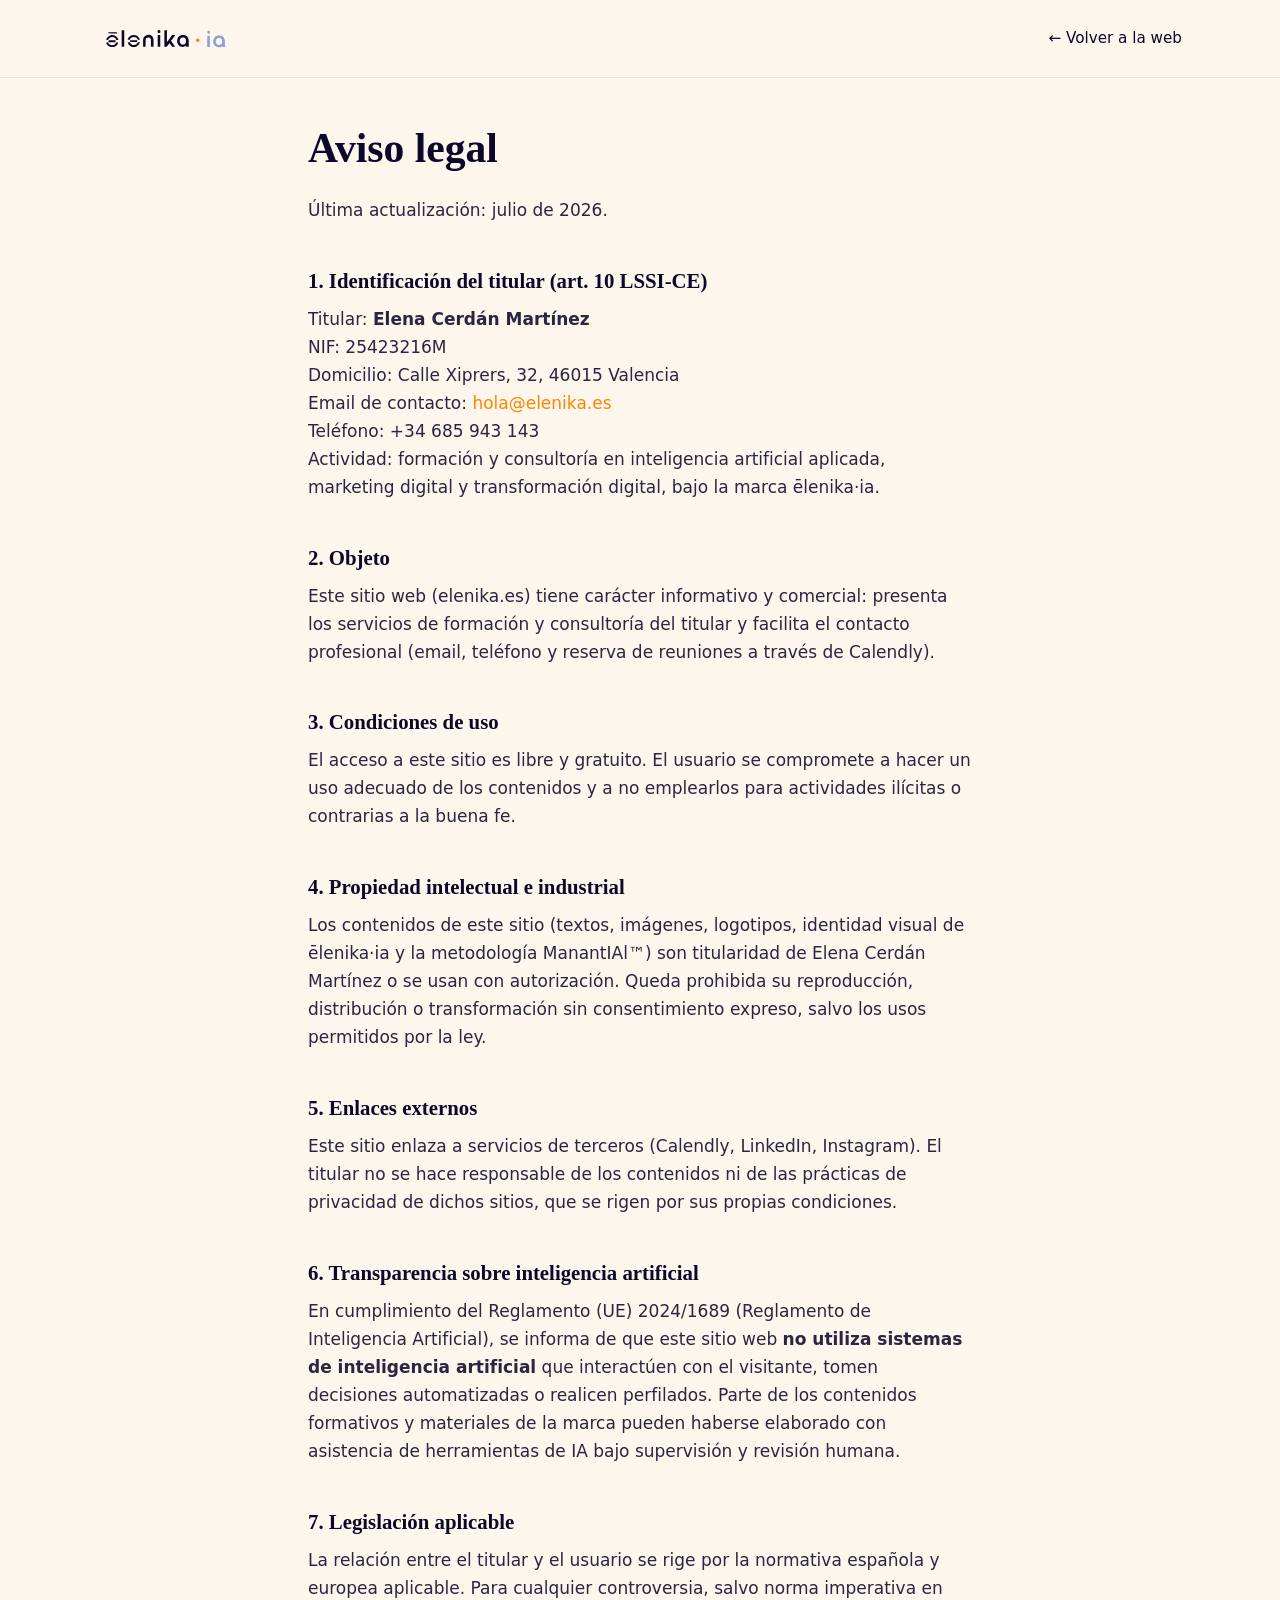
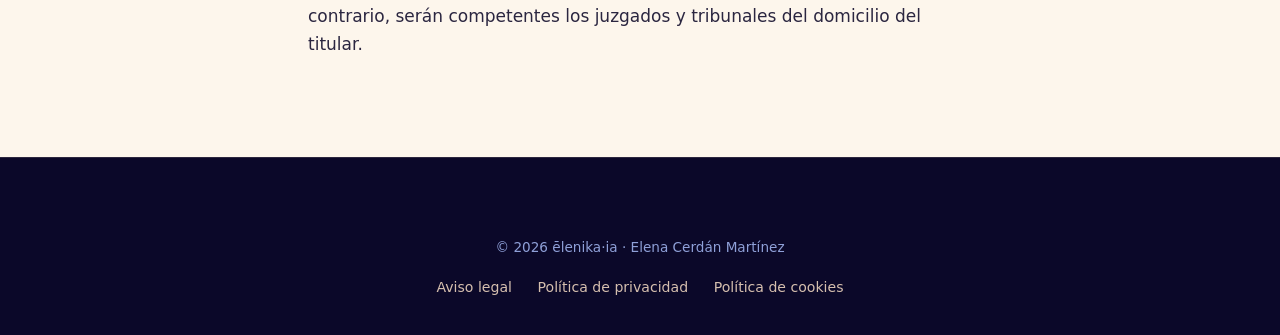
==== legal/aviso-legal.html @ e146d29f "Web ēlenika·ia v1.0 — one-page + legales, lista para GitHub Pages Co-Authored-By: Claude Fable 5 <no" ====
<!DOCTYPE html>
<html lang="es">
<head>
  <meta charset="UTF-8">
  <meta name="viewport" content="width=device-width, initial-scale=1.0">
  <title>Aviso legal — ēlenika·ia</title>
  <meta name="robots" content="noindex, follow">
  <link rel="icon" type="image/svg+xml" href="../assets/img/favicon.svg">
  <link rel="stylesheet" href="../styles.css?v=20260707">
  <style>
    .legal-page { max-width: 760px; margin-inline: auto; padding: calc(var(--nav-h) + 3rem) clamp(1.25rem, 4vw, 3rem) 5rem; }
    .legal-page h1 { font-size: clamp(1.9rem, 4vw, 2.6rem); }
    .legal-page h2 { font-size: 1.3rem; margin-top: 2.2em; }
    .legal-pending { background: var(--amande); border-left: 3px solid var(--naranja); padding: 0.15em 0.5em; border-radius: 4px; font-weight: 600; }
  </style>
</head>
<body>
  <header class="nav">
    <div class="nav-inner">
      <a href="../index.html" class="nav-logo" aria-label="ēlenika·ia — inicio">
        <img src="../assets/img/logo_digital_sin_tagline.svg" alt="ēlenika·ia" class="nav-logo-dark" width="146" height="37">
      </a>
      <nav class="nav-links" aria-label="Navegación"><a href="../index.html">← Volver a la web</a></nav>
    </div>
  </header>

  <main class="legal-page">
    <h1>Aviso legal</h1>
    <p>Última actualización: julio de 2026.</p>

    <h2>1. Identificación del titular (art. 10 LSSI-CE)</h2>
    <p>
      Titular: <strong>Elena Cerdán Martínez</strong><br>
      NIF: 25423216M<br>
      Domicilio: Calle Xiprers, 32, 46015 Valencia<br>
      Email de contacto: <a href="mailto:hola@elenika.es">hola@elenika.es</a><br>
      Teléfono: +34 685 943 143<br>
      Actividad: formación y consultoría en inteligencia artificial aplicada, marketing digital y transformación digital, bajo la marca ēlenika·ia.
    </p>

    <h2>2. Objeto</h2>
    <p>Este sitio web (elenika.es) tiene carácter informativo y comercial: presenta los servicios de formación y consultoría del titular y facilita el contacto profesional (email, teléfono y reserva de reuniones a través de Calendly).</p>

    <h2>3. Condiciones de uso</h2>
    <p>El acceso a este sitio es libre y gratuito. El usuario se compromete a hacer un uso adecuado de los contenidos y a no emplearlos para actividades ilícitas o contrarias a la buena fe.</p>

    <h2>4. Propiedad intelectual e industrial</h2>
    <p>Los contenidos de este sitio (textos, imágenes, logotipos, identidad visual de ēlenika·ia y la metodología ManantIAl™) son titularidad de Elena Cerdán Martínez o se usan con autorización. Queda prohibida su reproducción, distribución o transformación sin consentimiento expreso, salvo los usos permitidos por la ley.</p>

    <h2>5. Enlaces externos</h2>
    <p>Este sitio enlaza a servicios de terceros (Calendly, LinkedIn, Instagram). El titular no se hace responsable de los contenidos ni de las prácticas de privacidad de dichos sitios, que se rigen por sus propias condiciones.</p>

    <h2>6. Transparencia sobre inteligencia artificial</h2>
    <p>En cumplimiento del Reglamento (UE) 2024/1689 (Reglamento de Inteligencia Artificial), se informa de que este sitio web <strong>no utiliza sistemas de inteligencia artificial</strong> que interactúen con el visitante, tomen decisiones automatizadas o realicen perfilados. Parte de los contenidos formativos y materiales de la marca pueden haberse elaborado con asistencia de herramientas de IA bajo supervisión y revisión humana.</p>

    <h2>7. Legislación aplicable</h2>
    <p>La relación entre el titular y el usuario se rige por la normativa española y europea aplicable. Para cualquier controversia, salvo norma imperativa en contrario, serán competentes los juzgados y tribunales del domicilio del titular.</p>
  </main>

  <footer class="footer" data-theme-dark>
    <div class="container footer-inner">
      <p class="footer-copy">© 2026 ēlenika·ia · Elena Cerdán Martínez</p>
      <nav class="footer-legal" aria-label="Enlaces legales">
        <a href="aviso-legal.html">Aviso legal</a>
        <a href="privacidad.html">Política de privacidad</a>
        <a href="cookies.html">Política de cookies</a>
      </nav>
    </div>
  </footer>
</body>
</html>
---- styles.css ----
/* ============================================================
   ēlenika·ia — elenika.es
   Identidad según Manual de identidad visual v1.0 (julio 2026)
   ============================================================ */

/* ---------- Fuentes autoalojadas ---------- */
@font-face {
  font-family: "Fraunces";
  src: url("assets/fonts/fraunces.woff2") format("woff2");
  font-weight: 300 700;
  font-style: normal;
  font-display: swap;
}
@font-face {
  font-family: "Fraunces";
  src: url("assets/fonts/fraunces-italic.woff2") format("woff2");
  font-weight: 300 700;
  font-style: italic;
  font-display: swap;
}
@font-face {
  font-family: "DM Sans";
  src: url("assets/fonts/dmsans.woff2") format("woff2");
  font-weight: 400 700;
  font-style: normal;
  font-display: swap;
}
@font-face {
  font-family: "DM Sans";
  src: url("assets/fonts/dmsans-italic.woff2") format("woff2");
  font-weight: 400 500;
  font-style: italic;
  font-display: swap;
}

/* ---------- Tokens de marca ---------- */
:root {
  --naranja: #FF8400;
  --vista-bleu: #8FA0D8;
  --amande: #F9DFC6;
  --bleu-oxford: #0B0829;
  --blanco: #FFFFFF;

  /* Neutros derivados (tema claro — mismos que documentos Word) */
  --bg: #FDF6EC;
  --bg-card: #FFFFFF;
  --ink: #0B0829;
  --text: #2B2640;
  --text-2: #6B6586;

  --font-display: "Fraunces", Georgia, serif;
  --font-body: "DM Sans", Calibri, system-ui, sans-serif;

  --nav-h: 78px;
  --radius: 14px;
  --ease-out: cubic-bezier(0.22, 1, 0.36, 1);
  --container: 1180px;
}

[data-theme-dark] {
  --bg: var(--bleu-oxford);
  --bg-card: #14103a;
  --ink: var(--amande);
  --text: var(--blanco);
  --text-2: var(--vista-bleu);
}

/* ---------- Base ---------- */
*, *::before, *::after { box-sizing: border-box; }

html {
  overflow-x: clip;
  scroll-behavior: smooth;
  scroll-padding-top: calc(var(--nav-h) + 12px);
}
@media (prefers-reduced-motion: reduce) {
  html { scroll-behavior: auto; }
}

body {
  margin: 0;
  overflow-x: clip;
  background: var(--bg);
  color: var(--text);
  font-family: var(--font-body);
  font-size: 1.0625rem;
  line-height: 1.65;
  -webkit-font-smoothing: antialiased;
}

img { max-width: 100%; height: auto; display: block; }

h1, h2, h3 {
  font-family: var(--font-display);
  font-optical-sizing: auto;
  color: var(--ink);
  font-weight: 560;
  line-height: 1.08;
  margin: 0 0 0.6em;
  text-wrap: balance;
}
h1 em, h2 em { font-style: italic; font-weight: 540; }

p { margin: 0 0 1.1em; }
a { color: var(--naranja); text-decoration: none; }
a:hover { text-decoration: underline; text-underline-offset: 3px; }

.container {
  max-width: var(--container);
  margin-inline: auto;
  padding-inline: clamp(1.25rem, 4vw, 3rem);
}

/* ---------- Splash ---------- */
.splash {
  position: fixed; inset: 0; z-index: 200;
  display: grid; place-items: center;
  background: var(--bleu-oxford);
  transition: opacity 0.7s var(--ease-out), clip-path 0.9s var(--ease-out);
  clip-path: inset(0 0 0 0);
  /* Red de seguridad: se oculta sola a los 4,5 s aunque falle el JS */
  animation: splashSafety 0.01s 4.5s forwards;
}
.splash-mark {
  width: 72px; height: 72px;
  animation: splashPulse 1.6s var(--ease-out) infinite alternate;
  filter: invert(92%) sepia(14%) saturate(628%) hue-rotate(322deg) brightness(103%) contrast(96%);
}
.splash.is-out { opacity: 0; pointer-events: none; clip-path: inset(0 0 100% 0); }
@keyframes splashSafety { to { opacity: 0; pointer-events: none; clip-path: inset(0 0 100% 0); } }
@keyframes splashPulse { from { transform: scale(1); opacity: 0.85; } to { transform: scale(1.08); opacity: 1; } }

/* ---------- Nav ---------- */
.nav {
  position: fixed; top: 0; left: 0; right: 0; z-index: 100;
  height: var(--nav-h);
  background: rgba(253, 246, 236, 0.92);
  backdrop-filter: blur(14px);
  -webkit-backdrop-filter: blur(14px);
  border-bottom: 1px solid rgba(11, 8, 41, 0.08);
  transition: background 0.35s var(--ease-out), border-color 0.35s var(--ease-out);
}
.nav-inner {
  max-width: var(--container);
  margin-inline: auto;
  height: 100%;
  padding-inline: clamp(1.25rem, 4vw, 3rem);
  display: flex; align-items: center; gap: 2rem;
}
.nav-logo { display: inline-flex; align-items: center; }
.nav-logo img { height: 34px; width: auto; }
.nav-logo-light { display: none; }

/* Sobre el hero oscuro (solo cuando JS confirma posición) */
.nav.nav--overhero {
  background: transparent;
  border-bottom-color: transparent;
  backdrop-filter: none;
  -webkit-backdrop-filter: none;
}
.nav.nav--overhero .nav-logo-dark { display: none; }
.nav.nav--overhero .nav-logo-light { display: block; }
.nav.nav--overhero .nav-links a { color: var(--blanco); }

.nav-links { display: flex; gap: 1.6rem; margin-left: auto; }
.nav-links a {
  color: var(--bleu-oxford);
  font-weight: 500; font-size: 0.95rem;
  transition: color 0.25s;
}
.nav-links a:hover { color: var(--naranja); text-decoration: none; }

.nav-burger { display: none; }

/* ---------- Botones ---------- */
.btn {
  display: inline-flex; align-items: center; justify-content: center;
  padding: 0.85em 1.7em;
  border-radius: 999px;
  font-family: var(--font-body);
  font-weight: 600; font-size: 1rem;
  line-height: 1.1;
  transition: transform 0.3s var(--ease-out), box-shadow 0.3s var(--ease-out), background 0.25s;
  will-change: transform;
}
.btn-primary {
  background: var(--naranja);
  color: var(--bleu-oxford);
}
.btn-primary:hover {
  text-decoration: none;
  box-shadow: 0 10px 30px -8px rgba(255, 132, 0, 0.55);
  transform: translateY(-2px);
}
.btn-lg { padding: 1em 2.1em; font-size: 1.08rem; }
.nav-cta { font-size: 0.92rem; padding: 0.7em 1.4em; }

.link-arrow {
  font-weight: 600;
  color: var(--text-2);
  position: relative;
}
.link-arrow::after { content: " →"; transition: margin-left 0.25s var(--ease-out); }
.link-arrow:hover { color: var(--naranja); text-decoration: none; }
.link-arrow:hover::after { margin-left: 5px; }

/* ---------- Kicker ---------- */
.kicker {
  font-size: 0.8rem;
  font-weight: 700;
  letter-spacing: 0.14em;
  text-transform: uppercase;
  color: var(--naranja);
  margin-bottom: 1.1rem;
}

/* ---------- Hero ---------- */
.hero {
  background: var(--bg);
  color: var(--text);
  min-height: 100vh;
  min-height: 100svh;
  display: flex; align-items: center;
  padding: calc(var(--nav-h) + 3rem) 0 4rem;
  position: relative;
}
.hero::before {
  /* halo cálido sutil, extendido más allá de los límites */
  content: "";
  position: absolute;
  inset: -30% -20% -30% 30%;
  background: radial-gradient(42% 38% at 68% 42%, rgba(143, 160, 216, 0.16), transparent 72%);
  filter: blur(90px);
  pointer-events: none;
}
.hero-inner {
  max-width: var(--container);
  margin-inline: auto;
  padding-inline: clamp(1.25rem, 4vw, 3rem);
  display: grid;
  grid-template-columns: 1.15fr 0.85fr;
  gap: clamp(2rem, 5vw, 4.5rem);
  align-items: center;
  position: relative;
}
.hero-title {
  font-size: clamp(2.3rem, 5.2vw, 4.3rem);
  max-width: 16ch;
  margin-bottom: 0.5em;
}
.hero-sub {
  font-size: clamp(1.05rem, 1.6vw, 1.22rem);
  color: var(--text-2);
  max-width: 46ch;
}
.hero-actions {
  display: flex; align-items: center; gap: 1.6rem;
  margin-top: 2rem;
  flex-wrap: wrap;
}
.hero-stats {
  display: flex; gap: clamp(1.4rem, 3.5vw, 3rem);
  margin: 3rem 0 0; padding: 0;
  flex-wrap: wrap;
}
.hero-stats div { min-width: 120px; }
.hero-stats dt {
  font-family: var(--font-display);
  font-size: clamp(1.7rem, 2.6vw, 2.3rem);
  font-weight: 600;
  color: var(--ink);
}
.hero-stats dt[data-count]::after { content: "+"; color: var(--naranja); }
.hero-stats dd {
  margin: 0.2rem 0 0;
  font-size: 0.86rem;
  color: var(--text-2);
  max-width: 20ch;
}
.hero-figure {
  position: relative;
  margin: 0;
  border-radius: var(--radius);
  overflow: hidden;
}
.hero-figure img {
  width: 100%;
  aspect-ratio: 1200 / 1276;
  object-fit: cover;
  transform: scale(1.04);
}
.hero-ring {
  position: absolute; inset: 0;
  border: 1px solid rgba(249, 223, 198, 0.28);
  border-radius: var(--radius);
  pointer-events: none;
}
.hero-ring::after {
  content: "";
  position: absolute;
  left: 0; right: 0; bottom: 0;
  height: 3px;
  background: linear-gradient(90deg, var(--naranja), rgba(255, 132, 0, 0));
}

/* ---------- Secciones ---------- */
.section { padding: clamp(4.5rem, 9vw, 7.5rem) 0; position: relative; }

.section-head { max-width: 720px; margin-bottom: clamp(2.2rem, 5vw, 3.6rem); }
.section-head h2, .section-copy h2 { font-size: clamp(1.85rem, 3.4vw, 2.9rem); }

.grid-2 {
  display: grid;
  grid-template-columns: 0.9fr 1.1fr;
  gap: clamp(2.2rem, 5.5vw, 5rem);
  align-items: center;
}
.grid-2--reverse { grid-template-columns: 1.1fr 0.9fr; }
.grid-2--reverse .figure-editorial { order: 2; }

.figure-editorial {
  margin: 0;
  border-radius: var(--radius);
  overflow: hidden;
  box-shadow: 0 24px 60px -28px rgba(11, 8, 41, 0.35);
}
.figure-editorial img { width: 100%; object-fit: cover; }

/* Panel de marca (sección método) */
.brand-panel {
  aspect-ratio: 832 / 1100;
  background: var(--bleu-oxford);
  display: flex;
  flex-direction: column;
  align-items: center;
  justify-content: center;
  gap: 2.2rem;
  position: relative;
}
.brand-panel::after {
  content: "";
  position: absolute;
  left: 0; right: 0; bottom: 0;
  height: 3px;
  background: linear-gradient(90deg, var(--naranja), rgba(255, 132, 0, 0));
}
.brand-panel img.brand-panel-mark {
  width: clamp(84px, 9vw, 120px);
  height: auto;
  position: relative;
  filter: invert(92%) sepia(14%) saturate(628%) hue-rotate(322deg) brightness(103%) contrast(96%);
}
.brand-panel img.brand-panel-logo {
  width: clamp(160px, 18vw, 220px);
  height: auto;
  position: relative;
}

.figure-wide {
  margin: 0 0 clamp(2rem, 4.5vw, 3.2rem);
  border-radius: var(--radius);
  overflow: hidden;
  box-shadow: 0 24px 60px -28px rgba(11, 8, 41, 0.35);
}
.figure-wide img { width: 100%; object-fit: cover; }
.figure-wide figcaption {
  font-size: 0.82rem;
  color: var(--text-2);
  padding: 0.7rem 1rem;
  background: var(--bg-card);
}

/* Método */
.section-metodo { background: var(--blanco); }
.metodo-steps {
  list-style: none;
  counter-reset: paso;
  margin: 2rem 0 0; padding: 0;
  display: grid; gap: 1.3rem;
}
.metodo-steps li {
  counter-increment: paso;
  display: grid;
  grid-template-columns: 52px 1fr;
  grid-template-rows: auto auto;
  column-gap: 1.1rem;
  align-items: baseline;
  padding: 1.1rem 1.2rem;
  background: var(--amande);
  border-radius: var(--radius);
}
.metodo-steps li::before {
  content: counter(paso, decimal-leading-zero);
  grid-row: 1 / 3;
  font-family: var(--font-display);
  font-style: italic;
  font-size: 1.7rem;
  color: var(--naranja);
}
.metodo-steps strong {
  font-family: var(--font-display);
  font-size: 1.15rem;
  color: var(--ink);
}
.metodo-steps span { color: var(--text); font-size: 0.97rem; }

/* Cards */
.cards-3 {
  display: grid;
  grid-template-columns: repeat(3, 1fr);
  gap: clamp(1.1rem, 2.4vw, 1.8rem);
}
.card {
  background: var(--bg-card);
  border: 1px solid rgba(11, 8, 41, 0.07);
  border-radius: var(--radius);
  padding: clamp(1.4rem, 2.6vw, 2rem);
  margin: 0;
  transition: transform 0.35s var(--ease-out), box-shadow 0.35s var(--ease-out);
}
.card:hover {
  transform: translateY(-5px);
  box-shadow: 0 22px 44px -22px rgba(11, 8, 41, 0.3);
}
.card h3 { font-size: 1.22rem; margin-bottom: 0.5em; }
.card p { margin: 0; font-size: 0.97rem; color: var(--text); }

.section-cta { margin: clamp(2.2rem, 4.5vw, 3.2rem) 0 0; text-align: center; }

/* Empresas */
.section-empresas { background: var(--blanco); }
.checklist {
  list-style: none;
  margin: 1.6rem 0 0; padding: 0;
  display: grid; gap: 0.85rem;
}
.checklist li {
  position: relative;
  padding-left: 2rem;
  font-weight: 500;
}
.checklist li::before {
  content: "";
  position: absolute; left: 0; top: 0.42em;
  width: 0.95em; height: 0.55em;
  border-left: 3px solid var(--naranja);
  border-bottom: 3px solid var(--naranja);
  transform: rotate(-45deg);
}

/* Sobre mí */
.credentials {
  list-style: none;
  margin: 1.6rem 0 0; padding: 0;
  display: grid; gap: 0.6rem;
}
.credentials li {
  padding: 0.75rem 1rem;
  background: var(--bg);
  border-left: 3px solid var(--vista-bleu);
  border-radius: 0 10px 10px 0;
  font-size: 0.95rem;
}

/* Testimonios */
.section-testimonios { background: var(--amande); }
.section-testimonios .card { border-color: rgba(11, 8, 41, 0.05); }
.testimonio { display: flex; flex-direction: column; gap: 0.8rem; }
.testimonio p {
  font-family: var(--font-display);
  font-style: italic;
  font-size: 1.06rem;
  color: var(--ink);
  flex: 1;
}
.testimonio p::before { content: "« "; color: var(--naranja); }
.testimonio p::after { content: " »"; color: var(--naranja); }
.testimonio footer { font-size: 0.88rem; color: var(--text-2); font-weight: 600; }

/* Programa destacado */
.section-programa {
  background: var(--bg);
  color: var(--text);
  text-align: center;
}
.section-programa::before {
  content: "";
  position: absolute;
  inset: -40% -10% -40% -10%;
  background: radial-gradient(38% 42% at 50% 55%, rgba(255, 132, 0, 0.13), transparent 74%);
  filter: blur(80px);
  pointer-events: none;
}
.section-programa .container { position: relative; }
.programa-title {
  font-size: clamp(2.2rem, 5vw, 3.8rem);
  max-width: 16ch;
  margin-inline: auto;
}
.programa-sub {
  max-width: 56ch;
  margin-inline: auto;
  color: var(--text-2);
  font-size: 1.08rem;
}
.section-programa .hero-actions { justify-content: center; }

/* Contacto */
.contact-list {
  list-style: none;
  margin: 0; padding: 0;
  display: grid; gap: 1rem;
  align-content: center;
}
.contact-list li {
  display: grid;
  grid-template-columns: 110px 1fr;
  align-items: baseline;
  padding: 1rem 1.2rem;
  background: var(--blanco);
  border-radius: var(--radius);
  border: 1px solid rgba(11, 8, 41, 0.07);
}
.contact-list span {
  display: inline-flex;
  align-items: center;
  gap: 0.5em;
  font-size: 0.78rem;
  text-transform: uppercase;
  letter-spacing: 0.1em;
  font-weight: 700;
  color: var(--text-2);
}
.contact-list span svg { flex: none; color: var(--naranja); }
.contact-list a { font-weight: 600; color: var(--ink); overflow-wrap: anywhere; }
.contact-list a:hover { color: var(--naranja); text-decoration: none; }

/* ---------- Footer ---------- */
.footer {
  background: var(--bg);
  color: var(--text);
  padding: clamp(3rem, 6vw, 4.5rem) 0 2.2rem;
  border-top: 1px solid rgba(249, 223, 198, 0.14);
}
.footer-inner { display: grid; gap: 1.1rem; justify-items: center; text-align: center; }
.footer-inner img { height: 36px; width: auto; }
.footer-tagline { color: var(--text-2); font-size: 0.95rem; margin: 0; }
.footer-legal { display: flex; gap: 1.6rem; flex-wrap: wrap; justify-content: center; }
.footer-legal a { color: var(--amande); font-size: 0.88rem; opacity: 0.85; }
.footer-legal a:hover { color: var(--naranja); opacity: 1; text-decoration: none; }
.footer-copy { color: var(--text-2); font-size: 0.85rem; margin: 0.4rem 0 0; }

/* ---------- Reveal on scroll ---------- */
.reveal {
  opacity: 0;
  transform: translateY(34px);
  transition: opacity 0.9s var(--ease-out), transform 0.9s var(--ease-out);
}
.reveal.is-visible { opacity: 1; transform: none; }

/* ⚠️ Defensa obligatoria: un elemento con .reveal + data-split
   nunca debe quedarse invisible (gotcha A.4.5) */
.reveal[data-split] { opacity: 1; transform: none; }

/* Split words */
.split-word {
  display: inline-block;
  opacity: 0;
  transform: translateY(0.65em);
  transition: opacity 0.7s var(--ease-out), transform 0.7s var(--ease-out);
}
[data-split].is-split-visible .split-word { opacity: 1; transform: none; }

/* Sin JS (o JS antiguo cacheado): todo visible */
.no-js .reveal, .no-js .split-word { opacity: 1; transform: none; }

/* ---------- Solo lo intrusivo se limita con reduced-motion ---------- */
@media (prefers-reduced-motion: reduce) {
  .splash-mark { animation: none; }
  /* micro-interacciones (hover, reveal, count-up) NO se desactivan */
}

/* ---------- Responsive ---------- */
@media (max-width: 1023px) {
  .hero-inner { grid-template-columns: 1fr; }
  .hero-figure { max-width: 460px; }
  .grid-2, .grid-2--reverse { grid-template-columns: 1fr; }
  .grid-2--reverse .figure-editorial { order: 0; }
  .figure-editorial { max-width: 520px; }
  .cards-3 { grid-template-columns: 1fr 1fr; }
}

@media (max-width: 767px) {
  .nav-links {
    position: fixed;
    top: var(--nav-h); left: 0; right: 0;
    background: var(--bleu-oxford);
    display: grid; gap: 0;
    padding: 0.6rem 0 1rem;
    transform: translateY(-130%);
    transition: transform 0.45s var(--ease-out);
    z-index: -1;
  }
  .nav-links a {
    color: var(--blanco) !important;
    padding: 0.85rem clamp(1.25rem, 4vw, 3rem);
    font-size: 1.05rem;
  }
  .nav.nav--menu-open .nav-links { transform: none; }
  .nav.nav--menu-open {
    background: var(--bleu-oxford);
    border-bottom-color: transparent;
  }
  .nav.nav--menu-open .nav-logo-dark { display: none; }
  .nav.nav--menu-open .nav-logo-light { display: block; }

  .nav-cta { display: none; }

  .nav-burger {
    display: grid; gap: 6px;
    margin-left: auto;
    background: none; border: 0; padding: 10px;
    cursor: pointer;
  }
  .nav-burger span {
    width: 26px; height: 2px;
    background: currentColor;
    color: var(--bleu-oxford);
    transition: transform 0.35s var(--ease-out), opacity 0.3s;
  }
  .nav--overhero .nav-burger span, .nav--menu-open .nav-burger span { color: var(--blanco); }
  .nav--menu-open .nav-burger span:first-child { transform: translateY(4px) rotate(45deg); }
  .nav--menu-open .nav-burger span:last-child { transform: translateY(-4px) rotate(-45deg); }

  .cards-3 { grid-template-columns: 1fr; }
  .hero { padding-top: calc(var(--nav-h) + 2rem); }
  .hero-stats { gap: 1.2rem 2rem; }
  .contact-list li { grid-template-columns: 1fr; gap: 0.15rem; }
}
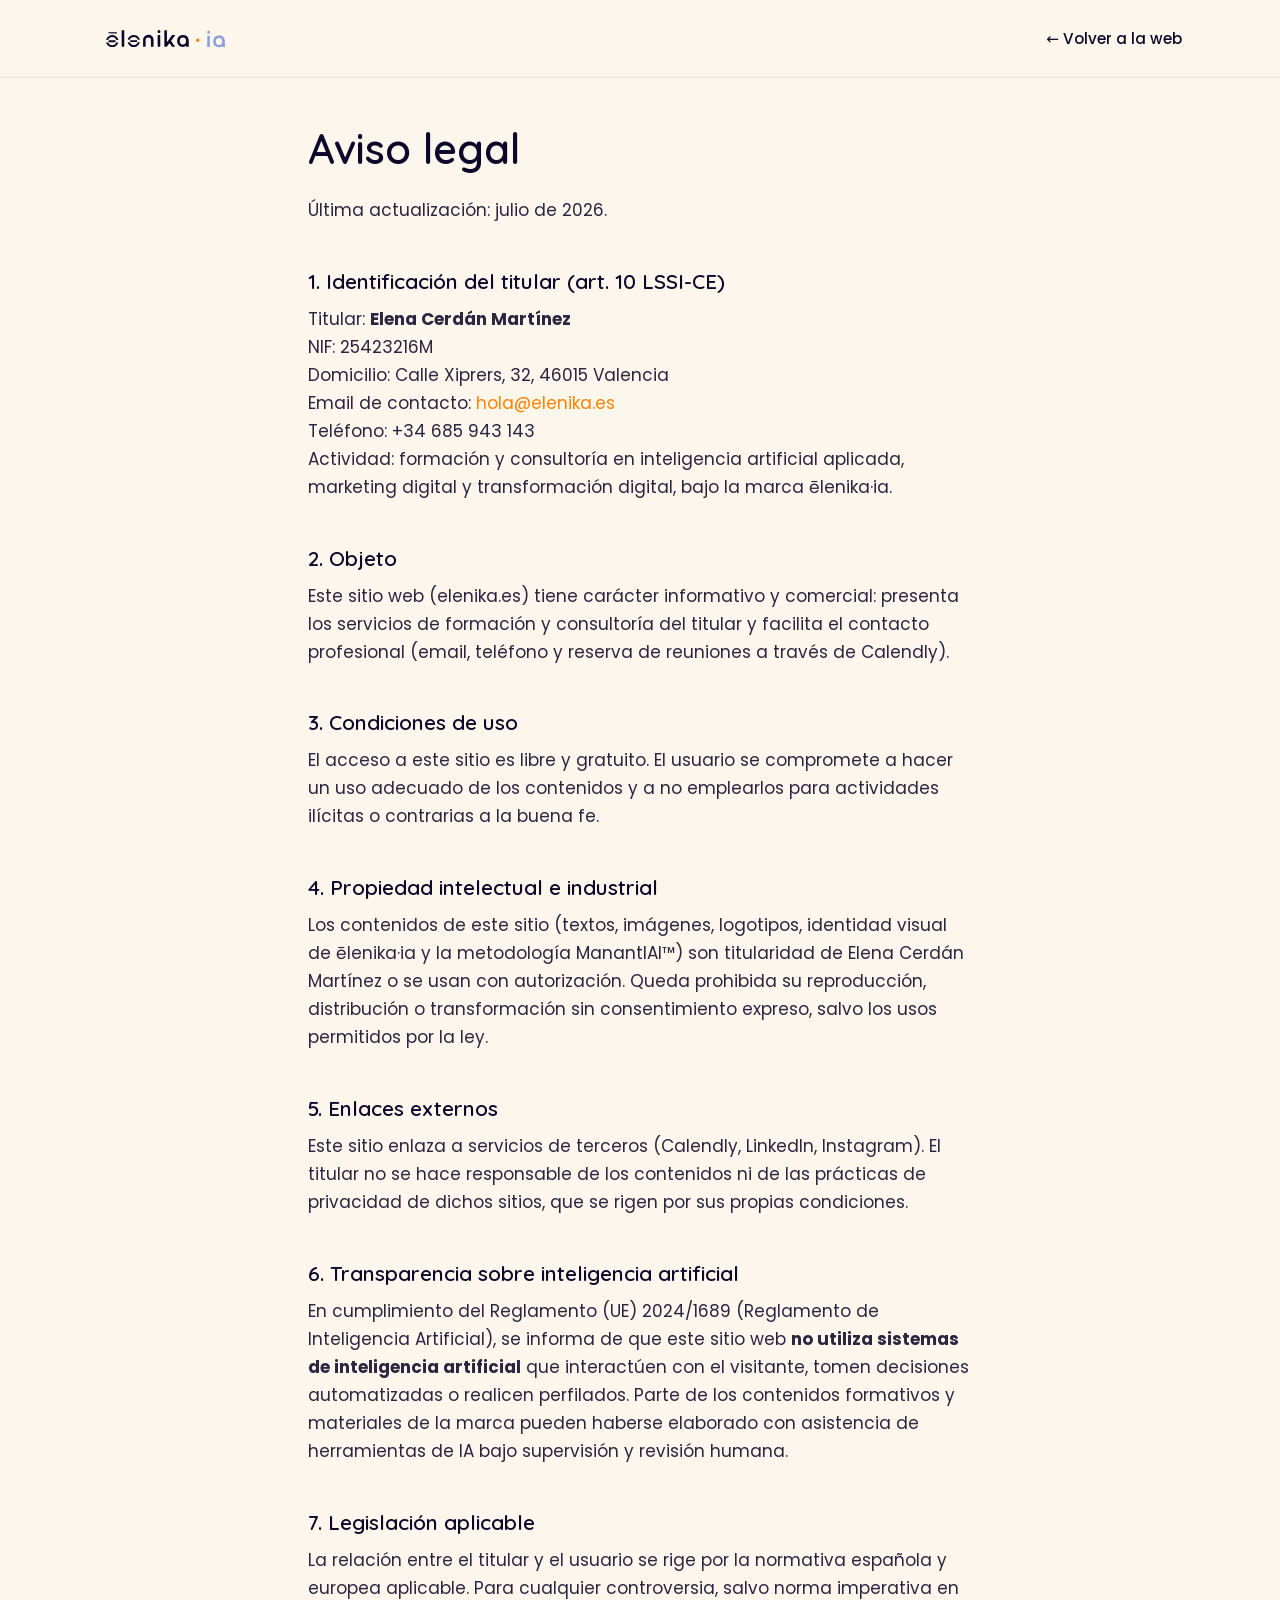
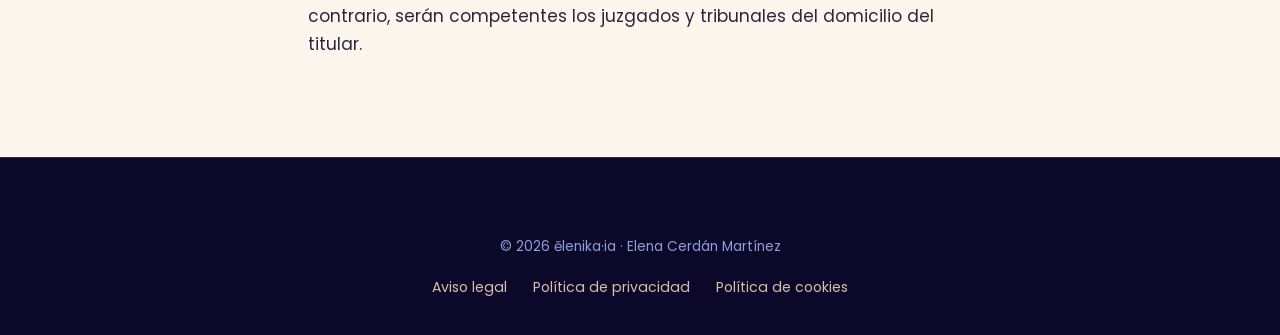
==== commit 6d8b13bf: "Alineación Fase 1 docencia: tipografía Poppins/Quicksand autoalojada, bajada operativa en hero, IA a" ====
--- a/legal/aviso-legal.html
+++ b/legal/aviso-legal.html
@@ -6,7 +6,7 @@
   <title>Aviso legal — ēlenika·ia</title>
   <meta name="robots" content="noindex, follow">
   <link rel="icon" type="image/svg+xml" href="../assets/img/favicon.svg">
-  <link rel="stylesheet" href="../styles.css?v=20260707">
+  <link rel="stylesheet" href="../styles.css?v=20260712">
   <style>
     .legal-page { max-width: 760px; margin-inline: auto; padding: calc(var(--nav-h) + 3rem) clamp(1.25rem, 4vw, 3rem) 5rem; }
     .legal-page h1 { font-size: clamp(1.9rem, 4vw, 2.6rem); }
--- a/styles.css
+++ b/styles.css
@@ -3,34 +3,134 @@
    Identidad según Manual de identidad visual v1.0 (julio 2026)
    ============================================================ */
 
-/* ---------- Fuentes autoalojadas ---------- */
-@font-face {
-  font-family: "Fraunces";
-  src: url("assets/fonts/fraunces.woff2") format("woff2");
-  font-weight: 300 700;
-  font-style: normal;
-  font-display: swap;
-}
-@font-face {
-  font-family: "Fraunces";
-  src: url("assets/fonts/fraunces-italic.woff2") format("woff2");
-  font-weight: 300 700;
+/* ---------- Fuentes autoalojadas: Poppins + Quicksand (sin CDN de terceros) ---------- */
+@font-face {
+  font-family: "Poppins";
   font-style: italic;
-  font-display: swap;
-}
-@font-face {
-  font-family: "DM Sans";
-  src: url("assets/fonts/dmsans.woff2") format("woff2");
-  font-weight: 400 700;
-  font-style: normal;
-  font-display: swap;
-}
-@font-face {
-  font-family: "DM Sans";
-  src: url("assets/fonts/dmsans-italic.woff2") format("woff2");
-  font-weight: 400 500;
+  font-weight: 400;
+  font-display: swap;
+  src: url("assets/fonts/poppins-400-italic-latin-ext.woff2") format("woff2");
+  unicode-range: U+0100-02BA, U+02BD-02C5, U+02C7-02CC, U+02CE-02D7, U+02DD-02FF, U+0304, U+0308, U+0329, U+1D00-1DBF, U+1E00-1E9F, U+1EF2-1EFF, U+2020, U+20A0-20AB, U+20AD-20C0, U+2113, U+2C60-2C7F, U+A720-A7FF;
+}
+@font-face {
+  font-family: "Poppins";
   font-style: italic;
-  font-display: swap;
+  font-weight: 400;
+  font-display: swap;
+  src: url("assets/fonts/poppins-400-italic-latin.woff2") format("woff2");
+  unicode-range: U+0000-00FF, U+0131, U+0152-0153, U+02BB-02BC, U+02C6, U+02DA, U+02DC, U+0304, U+0308, U+0329, U+2000-206F, U+20AC, U+2122, U+2191, U+2193, U+2212, U+2215, U+FEFF, U+FFFD;
+}
+@font-face {
+  font-family: "Poppins";
+  font-style: normal;
+  font-weight: 400;
+  font-display: swap;
+  src: url("assets/fonts/poppins-400-normal-latin-ext.woff2") format("woff2");
+  unicode-range: U+0100-02BA, U+02BD-02C5, U+02C7-02CC, U+02CE-02D7, U+02DD-02FF, U+0304, U+0308, U+0329, U+1D00-1DBF, U+1E00-1E9F, U+1EF2-1EFF, U+2020, U+20A0-20AB, U+20AD-20C0, U+2113, U+2C60-2C7F, U+A720-A7FF;
+}
+@font-face {
+  font-family: "Poppins";
+  font-style: normal;
+  font-weight: 400;
+  font-display: swap;
+  src: url("assets/fonts/poppins-400-normal-latin.woff2") format("woff2");
+  unicode-range: U+0000-00FF, U+0131, U+0152-0153, U+02BB-02BC, U+02C6, U+02DA, U+02DC, U+0304, U+0308, U+0329, U+2000-206F, U+20AC, U+2122, U+2191, U+2193, U+2212, U+2215, U+FEFF, U+FFFD;
+}
+@font-face {
+  font-family: "Poppins";
+  font-style: normal;
+  font-weight: 500;
+  font-display: swap;
+  src: url("assets/fonts/poppins-500-normal-latin-ext.woff2") format("woff2");
+  unicode-range: U+0100-02BA, U+02BD-02C5, U+02C7-02CC, U+02CE-02D7, U+02DD-02FF, U+0304, U+0308, U+0329, U+1D00-1DBF, U+1E00-1E9F, U+1EF2-1EFF, U+2020, U+20A0-20AB, U+20AD-20C0, U+2113, U+2C60-2C7F, U+A720-A7FF;
+}
+@font-face {
+  font-family: "Poppins";
+  font-style: normal;
+  font-weight: 500;
+  font-display: swap;
+  src: url("assets/fonts/poppins-500-normal-latin.woff2") format("woff2");
+  unicode-range: U+0000-00FF, U+0131, U+0152-0153, U+02BB-02BC, U+02C6, U+02DA, U+02DC, U+0304, U+0308, U+0329, U+2000-206F, U+20AC, U+2122, U+2191, U+2193, U+2212, U+2215, U+FEFF, U+FFFD;
+}
+@font-face {
+  font-family: "Poppins";
+  font-style: normal;
+  font-weight: 600;
+  font-display: swap;
+  src: url("assets/fonts/poppins-600-normal-latin-ext.woff2") format("woff2");
+  unicode-range: U+0100-02BA, U+02BD-02C5, U+02C7-02CC, U+02CE-02D7, U+02DD-02FF, U+0304, U+0308, U+0329, U+1D00-1DBF, U+1E00-1E9F, U+1EF2-1EFF, U+2020, U+20A0-20AB, U+20AD-20C0, U+2113, U+2C60-2C7F, U+A720-A7FF;
+}
+@font-face {
+  font-family: "Poppins";
+  font-style: normal;
+  font-weight: 600;
+  font-display: swap;
+  src: url("assets/fonts/poppins-600-normal-latin.woff2") format("woff2");
+  unicode-range: U+0000-00FF, U+0131, U+0152-0153, U+02BB-02BC, U+02C6, U+02DA, U+02DC, U+0304, U+0308, U+0329, U+2000-206F, U+20AC, U+2122, U+2191, U+2193, U+2212, U+2215, U+FEFF, U+FFFD;
+}
+@font-face {
+  font-family: "Poppins";
+  font-style: normal;
+  font-weight: 700;
+  font-display: swap;
+  src: url("assets/fonts/poppins-700-normal-latin-ext.woff2") format("woff2");
+  unicode-range: U+0100-02BA, U+02BD-02C5, U+02C7-02CC, U+02CE-02D7, U+02DD-02FF, U+0304, U+0308, U+0329, U+1D00-1DBF, U+1E00-1E9F, U+1EF2-1EFF, U+2020, U+20A0-20AB, U+20AD-20C0, U+2113, U+2C60-2C7F, U+A720-A7FF;
+}
+@font-face {
+  font-family: "Poppins";
+  font-style: normal;
+  font-weight: 700;
+  font-display: swap;
+  src: url("assets/fonts/poppins-700-normal-latin.woff2") format("woff2");
+  unicode-range: U+0000-00FF, U+0131, U+0152-0153, U+02BB-02BC, U+02C6, U+02DA, U+02DC, U+0304, U+0308, U+0329, U+2000-206F, U+20AC, U+2122, U+2191, U+2193, U+2212, U+2215, U+FEFF, U+FFFD;
+}
+@font-face {
+  font-family: "Quicksand";
+  font-style: normal;
+  font-weight: 500;
+  font-display: swap;
+  src: url("assets/fonts/quicksand-500-normal-latin-ext.woff2") format("woff2");
+  unicode-range: U+0100-02BA, U+02BD-02C5, U+02C7-02CC, U+02CE-02D7, U+02DD-02FF, U+0304, U+0308, U+0329, U+1D00-1DBF, U+1E00-1E9F, U+1EF2-1EFF, U+2020, U+20A0-20AB, U+20AD-20C0, U+2113, U+2C60-2C7F, U+A720-A7FF;
+}
+@font-face {
+  font-family: "Quicksand";
+  font-style: normal;
+  font-weight: 500;
+  font-display: swap;
+  src: url("assets/fonts/quicksand-500-normal-latin.woff2") format("woff2");
+  unicode-range: U+0000-00FF, U+0131, U+0152-0153, U+02BB-02BC, U+02C6, U+02DA, U+02DC, U+0304, U+0308, U+0329, U+2000-206F, U+20AC, U+2122, U+2191, U+2193, U+2212, U+2215, U+FEFF, U+FFFD;
+}
+@font-face {
+  font-family: "Quicksand";
+  font-style: normal;
+  font-weight: 600;
+  font-display: swap;
+  src: url("assets/fonts/quicksand-600-normal-latin-ext.woff2") format("woff2");
+  unicode-range: U+0100-02BA, U+02BD-02C5, U+02C7-02CC, U+02CE-02D7, U+02DD-02FF, U+0304, U+0308, U+0329, U+1D00-1DBF, U+1E00-1E9F, U+1EF2-1EFF, U+2020, U+20A0-20AB, U+20AD-20C0, U+2113, U+2C60-2C7F, U+A720-A7FF;
+}
+@font-face {
+  font-family: "Quicksand";
+  font-style: normal;
+  font-weight: 600;
+  font-display: swap;
+  src: url("assets/fonts/quicksand-600-normal-latin.woff2") format("woff2");
+  unicode-range: U+0000-00FF, U+0131, U+0152-0153, U+02BB-02BC, U+02C6, U+02DA, U+02DC, U+0304, U+0308, U+0329, U+2000-206F, U+20AC, U+2122, U+2191, U+2193, U+2212, U+2215, U+FEFF, U+FFFD;
+}
+@font-face {
+  font-family: "Quicksand";
+  font-style: normal;
+  font-weight: 700;
+  font-display: swap;
+  src: url("assets/fonts/quicksand-700-normal-latin-ext.woff2") format("woff2");
+  unicode-range: U+0100-02BA, U+02BD-02C5, U+02C7-02CC, U+02CE-02D7, U+02DD-02FF, U+0304, U+0308, U+0329, U+1D00-1DBF, U+1E00-1E9F, U+1EF2-1EFF, U+2020, U+20A0-20AB, U+20AD-20C0, U+2113, U+2C60-2C7F, U+A720-A7FF;
+}
+@font-face {
+  font-family: "Quicksand";
+  font-style: normal;
+  font-weight: 700;
+  font-display: swap;
+  src: url("assets/fonts/quicksand-700-normal-latin.woff2") format("woff2");
+  unicode-range: U+0000-00FF, U+0131, U+0152-0153, U+02BB-02BC, U+02C6, U+02DA, U+02DC, U+0304, U+0308, U+0329, U+2000-206F, U+20AC, U+2122, U+2191, U+2193, U+2212, U+2215, U+FEFF, U+FFFD;
 }
 
 /* ---------- Tokens de marca ---------- */
@@ -48,8 +148,8 @@
   --text: #2B2640;
   --text-2: #6B6586;
 
-  --font-display: "Fraunces", Georgia, serif;
-  --font-body: "DM Sans", Calibri, system-ui, sans-serif;
+  --font-display: "Quicksand", "Poppins", system-ui, sans-serif;
+  --font-body: "Poppins", Calibri, system-ui, sans-serif;
 
   --nav-h: 78px;
   --radius: 14px;
@@ -404,6 +504,42 @@
 }
 .metodo-steps span { color: var(--text); font-size: 0.97rem; }
 
+/* Cierre de método */
+.metodo-cierre {
+  margin: 2rem 0 0;
+  padding-left: 1.1rem;
+  border-left: 3px solid var(--naranja);
+  font-family: var(--font-display);
+  font-size: 1.22rem;
+  font-weight: 600;
+  color: var(--ink);
+  text-wrap: balance;
+}
+
+/* Chips de temarios (centros) */
+.chips-lead {
+  font-weight: 600;
+  color: var(--text-2);
+  margin: 0 0 0.9rem;
+}
+.chips {
+  list-style: none;
+  display: flex;
+  flex-wrap: wrap;
+  gap: 0.6rem;
+  margin: 0 0 clamp(2rem, 4vw, 3rem);
+  padding: 0;
+}
+.chips li {
+  padding: 0.45em 1.05em;
+  border-radius: 999px;
+  background: var(--blanco);
+  border: 1px solid rgba(143, 160, 216, 0.55);
+  font-size: 0.9rem;
+  font-weight: 600;
+  color: var(--ink);
+}
+
 /* Cards */
 .cards-3 {
   display: grid;
@@ -588,9 +724,8 @@
   .grid-2--reverse .figure-editorial { order: 0; }
   .figure-editorial { max-width: 520px; }
   .cards-3 { grid-template-columns: 1fr 1fr; }
-}
-
-@media (max-width: 767px) {
+
+  /* Menú hamburguesa también en tablet: la etiqueta larga desbordaba el menú horizontal */
   .nav-links {
     position: fixed;
     top: var(--nav-h); left: 0; right: 0;
@@ -614,8 +749,6 @@
   .nav.nav--menu-open .nav-logo-dark { display: none; }
   .nav.nav--menu-open .nav-logo-light { display: block; }
 
-  .nav-cta { display: none; }
-
   .nav-burger {
     display: grid; gap: 6px;
     margin-left: auto;
@@ -632,6 +765,14 @@
   .nav--menu-open .nav-burger span:first-child { transform: translateY(4px) rotate(45deg); }
   .nav--menu-open .nav-burger span:last-child { transform: translateY(-4px) rotate(-45deg); }
 
+  .nav-cta { margin-left: auto; }
+  .nav-burger { margin-left: 0; }
+}
+
+@media (max-width: 767px) {
+  .nav-cta { display: none; }
+  .nav-burger { margin-left: auto; }
+
   .cards-3 { grid-template-columns: 1fr; }
   .hero { padding-top: calc(var(--nav-h) + 2rem); }
   .hero-stats { gap: 1.2rem 2rem; }
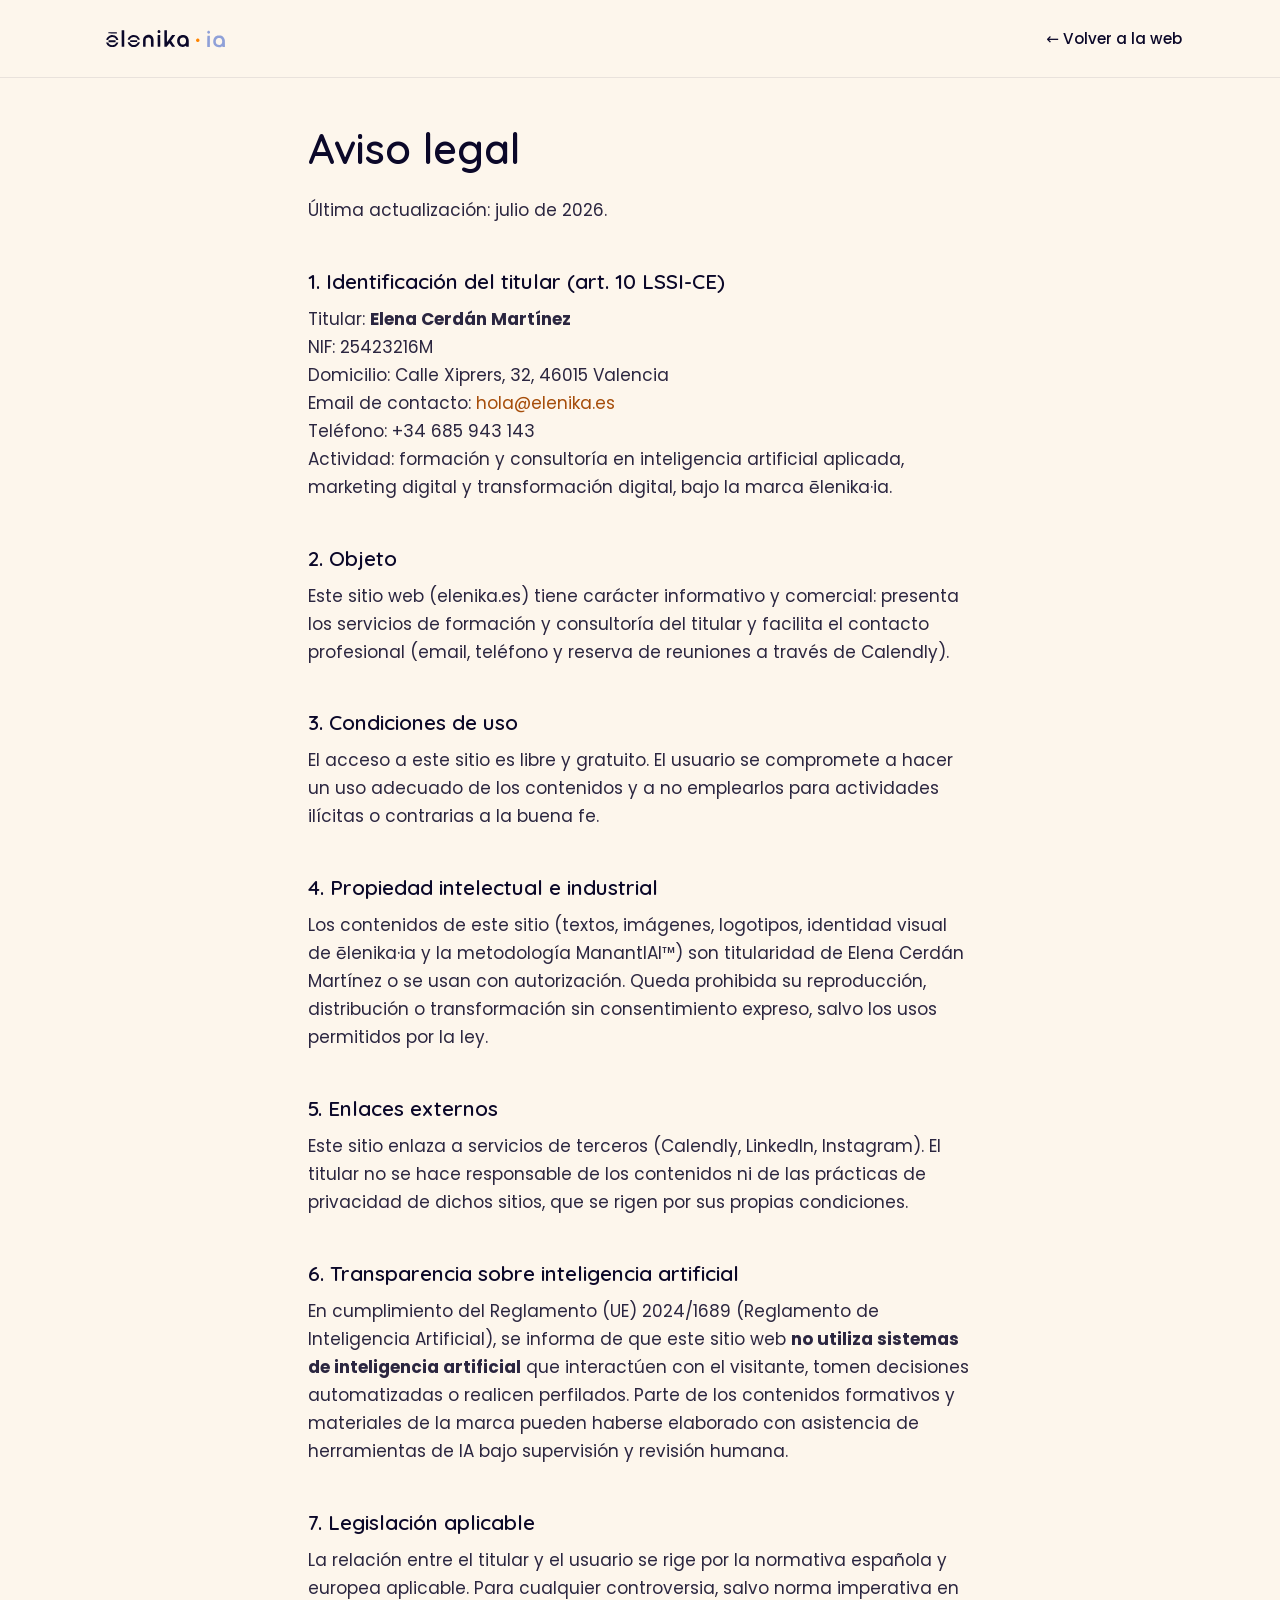
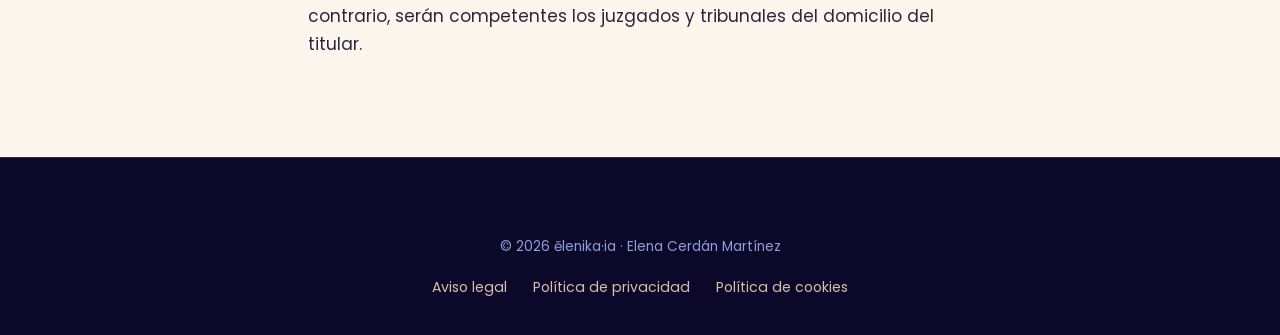
==== commit 158a04ef: "Pulido visual: contraste AA del naranja de texto, reveal robusto, caso docente y responsive - Token " ====
--- a/legal/aviso-legal.html
+++ b/legal/aviso-legal.html
@@ -6,7 +6,7 @@
   <title>Aviso legal — ēlenika·ia</title>
   <meta name="robots" content="noindex, follow">
   <link rel="icon" type="image/svg+xml" href="../assets/img/favicon.svg">
-  <link rel="stylesheet" href="../styles.css?v=20260712">
+  <link rel="stylesheet" href="../styles.css?v=20260903">
   <style>
     .legal-page { max-width: 760px; margin-inline: auto; padding: calc(var(--nav-h) + 3rem) clamp(1.25rem, 4vw, 3rem) 5rem; }
     .legal-page h1 { font-size: clamp(1.9rem, 4vw, 2.6rem); }
--- a/styles.css
+++ b/styles.css
@@ -136,6 +136,10 @@
 /* ---------- Tokens de marca ---------- */
 :root {
   --naranja: #FF8400;
+  /* Naranja para TEXTO sobre fondo claro: el #FF8400 sobre crema da 2,3:1 y no pasa
+     WCAG AA. Esta versión más profunda pasa AA sobre crema, blanco y amande.
+     El #FF8400 se reserva para rellenos (botones, filetes, acentos sobre navy). */
+  --naranja-texto: #A64D0A;
   --vista-bleu: #8FA0D8;
   --amande: #F9DFC6;
   --bleu-oxford: #0B0829;
@@ -163,6 +167,8 @@
   --ink: var(--amande);
   --text: var(--blanco);
   --text-2: var(--vista-bleu);
+  /* Sobre navy el naranja de marca ya contrasta de sobra: se recupera el brillante. */
+  --naranja-texto: var(--naranja);
 }
 
 /* ---------- Base ---------- */
@@ -194,15 +200,17 @@
   font-family: var(--font-display);
   font-optical-sizing: auto;
   color: var(--ink);
-  font-weight: 560;
+  font-weight: 600;
   line-height: 1.08;
   margin: 0 0 0.6em;
   text-wrap: balance;
 }
-h1 em, h2 em { font-style: italic; font-weight: 540; }
+/* Énfasis: cursiva + un peso más ligero (Quicksand 500, autoalojada) para que la palabra
+   destacada respire en lugar de competir con el resto del titular. */
+h1 em, h2 em { font-style: italic; font-weight: 500; }
 
 p { margin: 0 0 1.1em; }
-a { color: var(--naranja); text-decoration: none; }
+a { color: var(--naranja-texto); text-decoration: none; }
 a:hover { text-decoration: underline; text-underline-offset: 3px; }
 
 .container {
@@ -268,7 +276,7 @@
   font-weight: 500; font-size: 0.95rem;
   transition: color 0.25s;
 }
-.nav-links a:hover { color: var(--naranja); text-decoration: none; }
+.nav-links a:hover { color: var(--naranja-texto); text-decoration: none; }
 
 .nav-burger { display: none; }
 
@@ -301,7 +309,7 @@
   position: relative;
 }
 .link-arrow::after { content: " →"; transition: margin-left 0.25s var(--ease-out); }
-.link-arrow:hover { color: var(--naranja); text-decoration: none; }
+.link-arrow:hover { color: var(--naranja-texto); text-decoration: none; }
 .link-arrow:hover::after { margin-left: 5px; }
 
 /* ---------- Kicker ---------- */
@@ -310,8 +318,9 @@
   font-weight: 700;
   letter-spacing: 0.14em;
   text-transform: uppercase;
-  color: var(--naranja);
+  color: var(--naranja-texto);
   margin-bottom: 1.1rem;
+  text-wrap: balance;
 }
 
 /* ---------- Hero ---------- */
@@ -344,7 +353,7 @@
   position: relative;
 }
 .hero-title {
-  font-size: clamp(2.3rem, 5.2vw, 4.3rem);
+  font-size: clamp(2rem, 5.2vw, 4.3rem);
   max-width: 16ch;
   margin-bottom: 0.5em;
 }
@@ -425,6 +434,14 @@
   box-shadow: 0 24px 60px -28px rgba(11, 8, 41, 0.35);
 }
 .figure-editorial img { width: 100%; object-fit: cover; }
+
+/* Grado común y sutil para la fotografía documental (biblioteca cálida, oficina fría,
+   aula neutra) para que se lean como un mismo reportaje. El hero queda fuera: su
+   duotono frío es un contrapunto deliberado. El panel de marca también queda fuera. */
+.figure-editorial:not(.brand-panel) > img,
+.figure-wide > img {
+  filter: saturate(0.9) contrast(1.03);
+}
 
 /* Panel de marca (sección método) */
 .brand-panel {
@@ -495,7 +512,7 @@
   font-family: var(--font-display);
   font-style: italic;
   font-size: 1.7rem;
-  color: var(--naranja);
+  color: var(--naranja-texto);
 }
 .metodo-steps strong {
   font-family: var(--font-display);
@@ -508,7 +525,7 @@
 .metodo-cierre {
   margin: 2rem 0 0;
   padding-left: 1.1rem;
-  border-left: 3px solid var(--naranja);
+  border-left: 3px solid var(--naranja-texto);
   font-family: var(--font-display);
   font-size: 1.22rem;
   font-weight: 600;
@@ -579,8 +596,8 @@
   content: "";
   position: absolute; left: 0; top: 0.42em;
   width: 0.95em; height: 0.55em;
-  border-left: 3px solid var(--naranja);
-  border-bottom: 3px solid var(--naranja);
+  border-left: 3px solid var(--naranja-texto);
+  border-bottom: 3px solid var(--naranja-texto);
   transform: rotate(-45deg);
 }
 
@@ -609,9 +626,16 @@
   color: var(--ink);
   flex: 1;
 }
-.testimonio p::before { content: "« "; color: var(--naranja); }
-.testimonio p::after { content: " »"; color: var(--naranja); }
+.testimonio p::before { content: "« "; color: var(--naranja-texto); }
+.testimonio p::after { content: " »"; color: var(--naranja-texto); }
 .testimonio footer { font-size: 0.88rem; color: var(--text-2); font-weight: 600; }
+
+/* 5 testimonios: rejilla de 6 columnas para que la última fila (2 tarjetas)
+   ocupe el ancho completo en 3+3 en vez de dejar un hueco. */
+.testimonios { grid-template-columns: repeat(6, 1fr); }
+.testimonios > .testimonio { grid-column: span 2; }
+.testimonios > .testimonio:nth-child(4),
+.testimonios > .testimonio:nth-child(5) { grid-column: span 3; }
 
 /* Programa destacado */
 .section-programa {
@@ -630,8 +654,30 @@
 .section-programa .container { position: relative; }
 .programa-title {
   font-size: clamp(2.2rem, 5vw, 3.8rem);
-  max-width: 16ch;
+  max-width: 24ch;
   margin-inline: auto;
+}
+/* Filete firma: el mismo subrayado naranja del hero, centrado bajo el título. */
+.programa-title::after {
+  content: "";
+  display: block;
+  width: 72px;
+  height: 3px;
+  margin: 1rem auto 0;
+  background: linear-gradient(90deg, rgba(255, 132, 0, 0), var(--naranja), rgba(255, 132, 0, 0));
+}
+/* Línea de datos del programa: ancla el bloque sin caer en el patrón de métricas. */
+.programa-spec {
+  margin: 1.4rem 0 1.6rem;
+  color: var(--text);
+  font-weight: 600;
+  font-size: 0.95rem;
+  letter-spacing: 0.02em;
+}
+.programa-spec span:not(:last-child)::after {
+  content: " · ";
+  color: var(--naranja);
+  font-weight: 700;
 }
 .programa-sub {
   max-width: 56ch;
@@ -667,9 +713,9 @@
   font-weight: 700;
   color: var(--text-2);
 }
-.contact-list span svg { flex: none; color: var(--naranja); }
+.contact-list span svg { flex: none; color: var(--naranja-texto); }
 .contact-list a { font-weight: 600; color: var(--ink); overflow-wrap: anywhere; }
-.contact-list a:hover { color: var(--naranja); text-decoration: none; }
+.contact-list a:hover { color: var(--naranja-texto); text-decoration: none; }
 
 /* ---------- Footer ---------- */
 .footer {
@@ -683,7 +729,7 @@
 .footer-tagline { color: var(--text-2); font-size: 0.95rem; margin: 0; }
 .footer-legal { display: flex; gap: 1.6rem; flex-wrap: wrap; justify-content: center; }
 .footer-legal a { color: var(--amande); font-size: 0.88rem; opacity: 0.85; }
-.footer-legal a:hover { color: var(--naranja); opacity: 1; text-decoration: none; }
+.footer-legal a:hover { color: var(--naranja-texto); opacity: 1; text-decoration: none; }
 .footer-copy { color: var(--text-2); font-size: 0.85rem; margin: 0.4rem 0 0; }
 
 /* ---------- Reveal on scroll ---------- */
@@ -724,6 +770,17 @@
   .grid-2--reverse .figure-editorial { order: 0; }
   .figure-editorial { max-width: 520px; }
   .cards-3 { grid-template-columns: 1fr 1fr; }
+
+  /* En móvil/tablet el texto lidera; el panel de marca pasa debajo y deja de ser
+     un bloque navy enorme antes de leer nada. */
+  .section-metodo .grid-2 .brand-panel { order: 2; }
+  .brand-panel { aspect-ratio: 16 / 9; }
+
+  /* Testimonios: se anula el tramado de 6 columnas del escritorio. */
+  .testimonios { grid-template-columns: 1fr 1fr; }
+  .testimonios > .testimonio,
+  .testimonios > .testimonio:nth-child(4),
+  .testimonios > .testimonio:nth-child(5) { grid-column: auto; }
 
   /* Menú hamburguesa también en tablet: la etiqueta larga desbordaba el menú horizontal */
   .nav-links {
@@ -774,7 +831,43 @@
   .nav-burger { margin-left: auto; }
 
   .cards-3 { grid-template-columns: 1fr; }
-  .hero { padding-top: calc(var(--nav-h) + 2rem); }
-  .hero-stats { gap: 1.2rem 2rem; }
+  .hero { padding-top: calc(var(--nav-h) + 2rem); padding-bottom: 5.5rem; }
+  .hero-stats { gap: 1.2rem 2rem; margin-top: 2.25rem; }
   .contact-list li { grid-template-columns: 1fr; gap: 0.15rem; }
-}
+
+  /* La etiqueta larga del hero cabe mejor con menos cuerpo y menos tracking. */
+  .kicker { font-size: 0.72rem; letter-spacing: 0.08em; }
+
+  /* Panel de marca: banner corto en móvil, no un muro navy. */
+  .brand-panel { aspect-ratio: 3 / 2; gap: 1.4rem; }
+}
+
+/* ---------- Burbuja flotante de WhatsApp ---------- */
+.whatsapp-fab {
+  position: fixed;
+  right: 18px;
+  bottom: 18px;
+  z-index: 900;
+  width: 56px;
+  height: 56px;
+  border-radius: 50%;
+  background: #25D366;
+  display: grid;
+  place-items: center;
+  box-shadow: 0 6px 18px rgba(11, 8, 41, 0.28);
+  transition: transform 0.25s var(--ease-out), box-shadow 0.25s;
+}
+.whatsapp-fab:hover,
+.whatsapp-fab:focus-visible {
+  transform: translateY(-3px) scale(1.05);
+  box-shadow: 0 10px 26px rgba(11, 8, 41, 0.34);
+}
+.whatsapp-fab svg {
+  width: 30px;
+  height: 30px;
+  fill: #FFFFFF;
+}
+@media (max-width: 767px) {
+  .whatsapp-fab { width: 52px; height: 52px; right: 14px; bottom: 14px; }
+  .whatsapp-fab svg { width: 28px; height: 28px; }
+}
